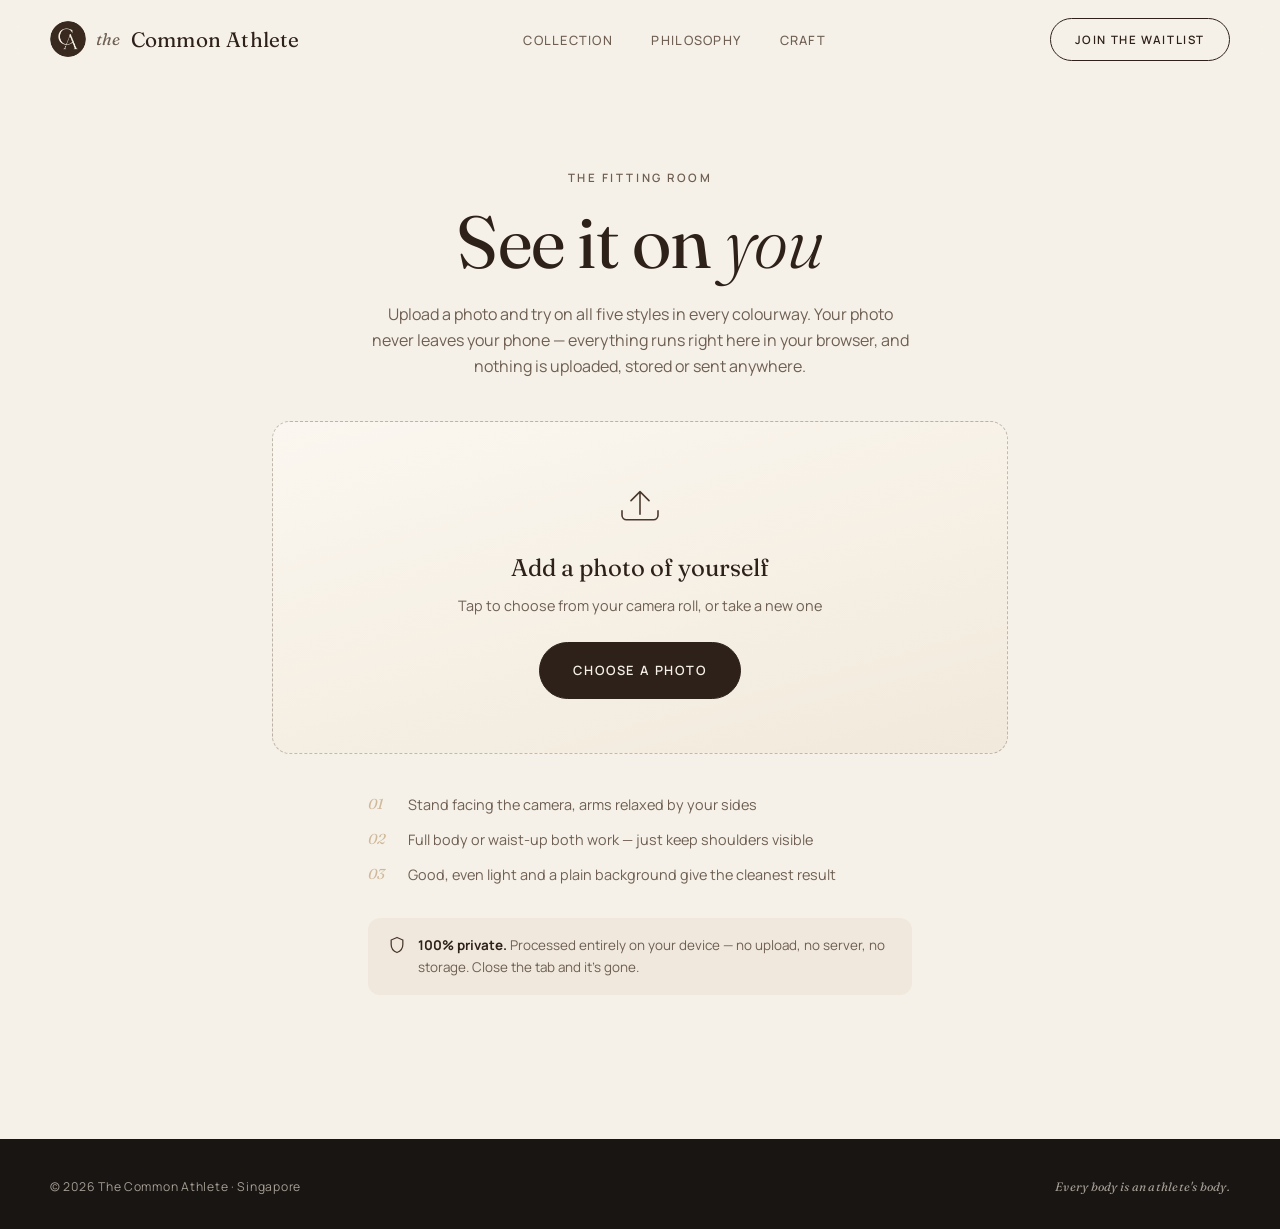
==== tryon.html @ b871d1a5 "Add The Fitting Room — on-device virtual try-on Upload a photo and try all five styles on in every c" ====
<!DOCTYPE html>
<html lang="en">
<head>
  <meta charset="UTF-8">
  <meta name="viewport" content="width=device-width, initial-scale=1.0">
  <title>The Fitting Room — Virtual Try-On · The Common Athlete</title>
  <meta name="description" content="Try The Common Athlete on, from wherever you are. Upload a photo and see every style and colourway on you — entirely on your device, never uploaded.">
  <meta property="og:title" content="The Fitting Room — The Common Athlete">
  <meta property="og:description" content="See every style and colourway on you. Runs entirely on your device.">
  <meta property="og:image" content="assets/logo.png">
  <link rel="preconnect" href="https://fonts.googleapis.com">
  <link rel="preconnect" href="https://fonts.gstatic.com" crossorigin>
  <link href="https://fonts.googleapis.com/css2?family=Fraunces:ital,opsz,wght@0,9..144,300;0,9..144,400;0,9..144,500;1,9..144,300;1,9..144,400&family=Manrope:wght@300;400;500;600;700&display=swap" rel="stylesheet">
  <link rel="stylesheet" href="css/style.css">
  <link rel="stylesheet" href="css/tryon.css">
  <link rel="icon" type="image/png" href="assets/favicon.png">
  <link rel="apple-touch-icon" href="assets/apple-touch-icon.png">
</head>
<body class="page-tryon">

  <header class="nav" id="nav">
    <nav class="nav__inner container">
      <a href="index.html" class="nav__brand" aria-label="The Common Athlete — home">
        <img src="assets/logo.png" alt="" class="nav__brand-logo" width="36" height="36">
        <span class="nav__brand-mark">the</span>
        <span class="nav__brand-name">Common&nbsp;Athlete</span>
      </a>
      <ul class="nav__links">
        <li><a href="index.html#collection">Collection</a></li>
        <li><a href="index.html#philosophy">Philosophy</a></li>
        <li><a href="index.html#craft">Craft</a></li>
      </ul>
      <a href="index.html#waitlist" class="btn btn--small">Join the waitlist</a>
      <button class="nav__toggle" id="navToggle" aria-label="Open menu" aria-expanded="false">
        <span></span><span></span>
      </button>
    </nav>
    <div class="nav__mobile" id="navMobile">
      <a href="index.html#collection">Collection</a>
      <a href="index.html#philosophy">Philosophy</a>
      <a href="index.html#craft">Craft</a>
      <a href="index.html#waitlist" class="nav__mobile-cta">Join the waitlist</a>
    </div>
  </header>

  <main class="fitting">

    <!-- ============ INTRO / UPLOAD ============ -->
    <section class="fit-intro" id="stageIntro">
      <div class="container fit-intro__inner">
        <p class="eyebrow">The Fitting Room</p>
        <h1 class="fit-intro__title">See it on <em>you</em></h1>
        <p class="fit-intro__lede">
          Upload a photo and try on all five styles in every colourway.
          Your photo never leaves your phone — everything runs right here
          in your browser, and nothing is uploaded, stored or sent anywhere.
        </p>

        <div class="uploader" id="dropZone">
          <input type="file" id="fileInput" accept="image/*" hidden>
          <div class="uploader__inner">
            <div class="uploader__icon" aria-hidden="true">
              <svg viewBox="0 0 48 48" fill="none" stroke="currentColor" stroke-width="1.4">
                <path d="M24 33V13m0 0-8 8m8-8 8 8" stroke-linecap="round" stroke-linejoin="round"/>
                <path d="M8 30v4a4 4 0 0 0 4 4h24a4 4 0 0 0 4-4v-4" stroke-linecap="round"/>
              </svg>
            </div>
            <p class="uploader__title">Add a photo of yourself</p>
            <p class="uploader__hint">Tap to choose from your camera roll, or take a new one</p>
            <button class="btn btn--dark" id="chooseBtn" type="button">Choose a photo</button>
          </div>
        </div>

        <ul class="fit-tips">
          <li><span>01</span> Stand facing the camera, arms relaxed by your sides</li>
          <li><span>02</span> Full body or waist-up both work — just keep shoulders visible</li>
          <li><span>03</span> Good, even light and a plain background give the cleanest result</li>
        </ul>

        <p class="fit-privacy">
          <svg viewBox="0 0 24 24" fill="none" stroke="currentColor" stroke-width="1.5" aria-hidden="true">
            <path d="M12 3l7 3v5.5c0 4.2-2.9 8.1-7 9.5-4.1-1.4-7-5.3-7-9.5V6l7-3z" stroke-linejoin="round"/>
          </svg>
          <span><strong>100% private.</strong> Processed entirely on your device — no upload, no server, no storage. Close the tab and it's gone.</span>
        </p>
      </div>
    </section>

    <!-- ============ LOADING ============ -->
    <section class="fit-loading" id="stageLoading" hidden>
      <div class="container fit-loading__inner">
        <div class="fit-spinner" aria-hidden="true"><span></span><span></span><span></span></div>
        <p class="fit-loading__msg" id="loadingMsg">Reading your photo…</p>
        <p class="fit-loading__sub">First time takes a few seconds while the fitting engine loads. After that it's instant.</p>
      </div>
    </section>

    <!-- ============ ERROR ============ -->
    <section class="fit-error" id="stageError" hidden>
      <div class="container fit-error__inner">
        <h2 id="errorTitle">We couldn't quite see you</h2>
        <p id="errorMsg">Try a photo where you're facing the camera with your shoulders visible.</p>
        <div class="fit-error__actions">
          <button class="btn btn--dark" id="retryBtn" type="button">Try another photo</button>
        </div>
      </div>
    </section>

    <!-- ============ STUDIO ============ -->
    <section class="studio" id="stageStudio" hidden>
      <div class="studio__grid container">

        <div class="studio__stage">
          <div class="studio__canvas-wrap" id="canvasWrap">
            <canvas id="stage"></canvas>
          </div>
          <div class="studio__stage-actions">
            <button class="chip-btn" id="changePhotoBtn" type="button">Change photo</button>
            <button class="chip-btn" id="saveBtn" type="button">Save look</button>
          </div>
          <p class="studio__note" id="stageNote"></p>
        </div>

        <div class="studio__panel">

          <div class="panel-block">
            <div class="panel-head">
              <h2>Colourway</h2>
              <span class="panel-head__hint">Applies to your whole look</span>
            </div>
            <div class="colour-row" id="colourRow" role="group" aria-label="Colourway">
              <button class="colour-pill is-active" data-colour="black" type="button">
                <span class="colour-pill__dot swatch--black"></span> Black
              </button>
              <button class="colour-pill" data-colour="sand" type="button">
                <span class="colour-pill__dot swatch--sand"></span> Sand
              </button>
              <button class="colour-pill" data-colour="espresso" type="button">
                <span class="colour-pill__dot swatch--espresso"></span> Espresso
              </button>
            </div>
          </div>

          <div class="panel-block">
            <div class="panel-head">
              <h2>The pieces</h2>
              <span class="panel-head__hint">Tap to wear · tap again to remove</span>
            </div>
            <div class="tray" id="tray"></div>
          </div>

          <div class="panel-block" id="adjustBlock" hidden>
            <div class="panel-head">
              <h2>Adjust <em id="adjustTarget">fit</em></h2>
              <button class="link-btn" id="resetAdjust" type="button">Reset</button>
            </div>
            <label class="slider">
              <span class="slider__label">Size</span>
              <input type="range" id="scaleRange" min="60" max="150" value="100" step="1">
            </label>
            <label class="slider">
              <span class="slider__label">Height</span>
              <input type="range" id="offsetRange" min="-40" max="40" value="0" step="1">
            </label>
            <label class="slider">
              <span class="slider__label">Across</span>
              <input type="range" id="shiftRange" min="-40" max="40" value="0" step="1">
            </label>
          </div>

          <div class="panel-block panel-block--summary">
            <div class="look-summary" id="lookSummary"></div>
            <a href="index.html#waitlist" class="btn btn--dark btn--full">Join the waitlist for this look</a>
            <p class="panel-fine">
              Try-on is a styling preview, not a fit guarantee — it shows colour
              and cut, not exact sizing. Sizes run XS–XL, graded for Asian fit.
            </p>
          </div>

        </div>
      </div>
    </section>

  </main>

  <footer class="footer footer--slim">
    <div class="container">
      <div class="footer__bottom">
        <span>© 2026 The Common Athlete · Singapore</span>
        <span>Every body is an athlete's body.</span>
      </div>
    </div>
  </footer>

  <script src="js/nav.js"></script>
  <script type="module" src="js/tryon.js"></script>
</body>
</html>
---- css/style.css ----
/* ==========================================================================
   The Common Athlete — quiet-luxury design system
   Palette drawn from the collection colourways: Black · Sand · Espresso
   ========================================================================== */

:root {
  /* colour */
  --cream:        #F6F1E8;
  --cream-deep:   #EFE7D9;
  --sand:         #CFB99A;
  --sand-soft:    #E4D6C0;
  --espresso:     #2E211A;
  --espresso-mid: #4A372B;
  --black:        #191512;
  --ink:          #2A211B;
  --ink-soft:     #6E5F52;
  --line:         rgba(46, 33, 26, 0.14);

  /* type */
  --serif: "Fraunces", Georgia, serif;
  --sans:  "Manrope", -apple-system, "Helvetica Neue", sans-serif;

  /* rhythm */
  --space-section: clamp(6rem, 12vw, 10rem);
  --radius: 2px;
  --radius-soft: 14px;

  --ease: cubic-bezier(0.22, 1, 0.36, 1);
}

/* ---------- reset ---------- */
*, *::before, *::after { box-sizing: border-box; margin: 0; padding: 0; }

html { scroll-behavior: smooth; }

body {
  font-family: var(--sans);
  font-weight: 400;
  font-size: 1rem;
  line-height: 1.65;
  color: var(--ink);
  background: var(--cream);
  -webkit-font-smoothing: antialiased;
  overflow-x: hidden;
}

img, svg { display: block; max-width: 100%; }
a { color: inherit; text-decoration: none; }
button { font: inherit; cursor: pointer; background: none; border: none; color: inherit; }
ul { list-style: none; }

::selection { background: var(--sand); color: var(--espresso); }

.visually-hidden {
  position: absolute; width: 1px; height: 1px;
  clip: rect(0 0 0 0); overflow: hidden; white-space: nowrap;
}

.container {
  width: min(1180px, calc(100% - 3rem));
  margin-inline: auto;
}

/* ---------- typography ---------- */
h1, h2, h3 { font-family: var(--serif); font-weight: 400; line-height: 1.08; letter-spacing: -0.01em; }

h2 {
  font-size: clamp(2.2rem, 4.6vw, 3.6rem);
  color: var(--espresso);
}
h2 em, h1 em { font-style: italic; font-weight: 300; }

.eyebrow {
  font-family: var(--sans);
  font-size: 0.72rem;
  font-weight: 600;
  letter-spacing: 0.22em;
  text-transform: uppercase;
  color: var(--ink-soft);
  margin-bottom: 1.4rem;
}
.eyebrow--light { color: var(--sand); }

/* ---------- buttons ---------- */
.btn {
  display: inline-block;
  font-size: 0.8rem;
  font-weight: 600;
  letter-spacing: 0.14em;
  text-transform: uppercase;
  padding: 1.05rem 2.1rem;
  border-radius: 999px;
  border: 1px solid var(--espresso);
  color: var(--espresso);
  transition: all 0.45s var(--ease);
  white-space: nowrap;
}
.btn:hover { transform: translateY(-2px); }

.btn--dark {
  background: var(--espresso);
  color: var(--cream);
}
.btn--dark:hover { background: var(--black); box-shadow: 0 14px 30px -12px rgba(25, 21, 18, 0.5); }

.btn--ghost:hover { background: rgba(46, 33, 26, 0.06); }

.btn--light {
  border-color: rgba(246, 241, 232, 0.4);
  color: var(--cream);
}
.btn--light:hover { background: var(--cream); color: var(--espresso); }

.btn--sand {
  background: var(--sand);
  border-color: var(--sand);
  color: var(--espresso);
}
.btn--sand:hover { background: var(--cream); border-color: var(--cream); }

.btn--small { padding: 0.7rem 1.5rem; font-size: 0.72rem; }

/* ---------- announcement ---------- */
.announce {
  background: var(--espresso);
  color: var(--cream-deep);
  text-align: center;
  font-size: 0.74rem;
  letter-spacing: 0.12em;
  text-transform: uppercase;
  padding: 0.65rem 1rem;
}
.announce em { font-style: italic; text-transform: none; letter-spacing: 0.04em; font-family: var(--serif); font-size: 0.9rem; }

/* ---------- nav ---------- */
.nav {
  position: sticky;
  top: 0;
  z-index: 100;
  background: rgba(246, 241, 232, 0.86);
  backdrop-filter: blur(14px);
  -webkit-backdrop-filter: blur(14px);
  border-bottom: 1px solid transparent;
  transition: border-color 0.4s var(--ease), box-shadow 0.4s var(--ease);
}
.nav.is-scrolled {
  border-bottom-color: var(--line);
}

.nav__inner {
  display: flex;
  align-items: center;
  justify-content: space-between;
  gap: 2rem;
  padding-block: 1.1rem;
}

.nav__brand { display: flex; align-items: center; gap: 0.65rem; }
.nav__brand-logo {
  width: 36px; height: 36px;
  border-radius: 50%;
  transition: transform 0.5s var(--ease);
}
.nav__brand:hover .nav__brand-logo { transform: rotate(-8deg) scale(1.06); }
.nav__brand-mark, .nav__brand-name { position: relative; top: 1px; }
.nav__brand-mark {
  font-family: var(--serif);
  font-style: italic;
  font-size: 1.05rem;
  color: var(--ink-soft);
}
.nav__brand-name {
  font-family: var(--serif);
  font-size: 1.3rem;
  letter-spacing: 0.01em;
  color: var(--espresso);
}

.nav__links { display: flex; gap: 2.4rem; }
.nav__links a {
  font-size: 0.8rem;
  font-weight: 500;
  letter-spacing: 0.1em;
  text-transform: uppercase;
  color: var(--ink-soft);
  transition: color 0.3s var(--ease);
  position: relative;
}
.nav__links a::after {
  content: "";
  position: absolute;
  left: 0; bottom: -6px;
  width: 100%; height: 1px;
  background: var(--espresso);
  transform: scaleX(0);
  transform-origin: right;
  transition: transform 0.4s var(--ease);
}
.nav__links a:hover { color: var(--espresso); }
.nav__links-feature {
  color: var(--espresso) !important;
  font-weight: 700 !important;
}
.nav__links-feature::before {
  content: "";
  display: inline-block;
  width: 5px; height: 5px;
  border-radius: 50%;
  background: var(--sand);
  margin-right: 0.45rem;
  vertical-align: 2px;
}
.nav__links a:hover::after { transform: scaleX(1); transform-origin: left; }

.nav__toggle { display: none; flex-direction: column; gap: 6px; padding: 6px; }
.nav__toggle span { width: 24px; height: 1.5px; background: var(--espresso); transition: transform 0.35s var(--ease), opacity 0.3s; }

.nav__mobile {
  display: none;
  flex-direction: column;
  gap: 0.4rem;
  padding: 0.8rem 1.5rem 1.6rem;
  border-bottom: 1px solid var(--line);
}
.nav__mobile a {
  font-size: 0.9rem;
  letter-spacing: 0.1em;
  text-transform: uppercase;
  padding: 0.55rem 0;
  color: var(--ink-soft);
}
.nav__mobile-cta { color: var(--espresso) !important; font-weight: 700; }

/* ---------- hero ---------- */
.hero {
  position: relative;
  padding: clamp(4rem, 9vw, 8rem) 0 clamp(5rem, 10vw, 8rem);
  overflow: hidden;
}
.hero::before {
  /* soft sand glow, top right */
  content: "";
  position: absolute;
  top: -20%; right: -12%;
  width: 55vw; height: 55vw;
  max-width: 760px; max-height: 760px;
  background: radial-gradient(circle, rgba(207, 185, 154, 0.35), transparent 65%);
  pointer-events: none;
}

.hero__grid {
  position: relative;
  display: grid;
  grid-template-columns: 1.1fr 0.9fr;
  gap: clamp(2rem, 6vw, 6rem);
  align-items: center;
}

.hero__title {
  font-size: clamp(3rem, 7.4vw, 5.8rem);
  color: var(--espresso);
  margin-bottom: 1.8rem;
}

.hero__lede {
  font-size: clamp(1.02rem, 1.4vw, 1.16rem);
  color: var(--ink-soft);
  max-width: 34rem;
  margin-bottom: 2.4rem;
}

.hero__actions { display: flex; flex-wrap: wrap; gap: 1rem; margin-bottom: 3rem; }

.hero__colways {
  display: flex;
  align-items: center;
  gap: 0.6rem;
  font-size: 0.78rem;
  color: var(--ink-soft);
}
.hero__colways-label { letter-spacing: 0.16em; text-transform: uppercase; font-weight: 600; margin-right: 0.4rem; }
.hero__colways-names { margin-left: 0.4rem; font-family: var(--serif); font-style: italic; font-size: 0.9rem; }

/* swatches (shared) */
.swatch {
  width: 20px; height: 20px;
  border-radius: 50%;
  display: inline-block;
  border: 1px solid rgba(46, 33, 26, 0.25);
  transition: transform 0.3s var(--ease), box-shadow 0.3s var(--ease);
}
.swatch--black    { background: #1C1917; }
.swatch--sand     { background: #CDB59A; }
.swatch--espresso { background: #4A342A; }

/* hero visual — layered product cards */
.hero__visual {
  position: relative;
  min-height: 460px;
}
.hero__card {
  position: absolute;
  width: 62%;
  aspect-ratio: 3 / 3.6;
  background: #FDFBF7;
  border: 1px solid var(--line);
  border-radius: var(--radius-soft);
  box-shadow: 0 30px 60px -30px rgba(46, 33, 26, 0.35);
  display: flex;
  flex-direction: column;
  align-items: center;
  justify-content: center;
  padding: 1.4rem;
}
.hero__card svg { width: 72%; }
.hero__card-shot {
  width: auto;
  max-width: 78%;
  max-height: 74%;
  object-fit: contain;
  filter: drop-shadow(0 16px 24px rgba(46, 33, 26, 0.2));
}
.hero__card-label {
  font-size: 0.7rem;
  letter-spacing: 0.2em;
  text-transform: uppercase;
  color: var(--ink-soft);
  margin-top: 0.6rem;
}
.hero__card--a {
  top: 0; left: 0;
  transform: rotate(-4deg);
  animation: floatA 7s ease-in-out infinite;
}
.hero__card--b {
  bottom: 0; right: 0;
  transform: rotate(3.5deg);
  background: var(--cream-deep);
  animation: floatB 8s ease-in-out infinite;
}
@keyframes floatA {
  0%, 100% { transform: rotate(-4deg) translateY(0); }
  50%      { transform: rotate(-4.5deg) translateY(-10px); }
}
@keyframes floatB {
  0%, 100% { transform: rotate(3.5deg) translateY(0); }
  50%      { transform: rotate(4deg) translateY(-14px); }
}

.hero__ticket {
  position: absolute;
  top: 46%; right: 6%;
  background: var(--espresso);
  color: var(--cream);
  border-radius: 999px;
  padding: 1.1rem 1.6rem;
  text-align: center;
  transform: rotate(6deg);
  box-shadow: 0 20px 40px -18px rgba(25, 21, 18, 0.55);
  z-index: 2;
}
.hero__ticket-price {
  display: block;
  font-family: var(--serif);
  font-size: 1.5rem;
  line-height: 1;
}
.hero__ticket-note {
  display: block;
  font-size: 0.62rem;
  letter-spacing: 0.14em;
  text-transform: uppercase;
  opacity: 0.75;
  margin-top: 0.35rem;
}

.hero__scrollhint {
  position: absolute;
  bottom: 1.6rem; left: 50%;
  transform: translateX(-50%);
}
.hero__scrollhint span {
  display: block;
  width: 1px; height: 44px;
  background: linear-gradient(var(--espresso), transparent);
  animation: drip 2.2s var(--ease) infinite;
}
@keyframes drip {
  0%   { transform: scaleY(0); transform-origin: top; }
  45%  { transform: scaleY(1); transform-origin: top; }
  55%  { transform: scaleY(1); transform-origin: bottom; }
  100% { transform: scaleY(0); transform-origin: bottom; }
}

/* garment SVGs */
.garment .g-fill   { fill: #1C1917; transition: fill 0.5s var(--ease); }
.garment .g-liner  { fill: #1C1917; opacity: 0.55; transition: fill 0.5s var(--ease); }
.garment .g-detail { stroke: var(--cream); stroke-width: 1.4; opacity: 0.5; }
.garment[data-tone="sand"] .g-fill,
.garment[data-tone="sand"] .g-liner { fill: #CDB59A; }
.garment[data-tone="sand"] .g-detail { stroke: #8a7358; }
.garment[data-tone="espresso"] .g-fill,
.garment[data-tone="espresso"] .g-liner { fill: #4A342A; }

/* ---------- marquee ---------- */
.marquee {
  border-block: 1px solid var(--line);
  overflow: hidden;
  padding-block: 1.05rem;
  background: var(--cream);
}
.marquee__track {
  display: flex;
  gap: 2.4rem;
  width: max-content;
  animation: scroll 30s linear infinite;
}
.marquee__track span {
  font-family: var(--serif);
  font-style: italic;
  font-size: 1.05rem;
  color: var(--espresso-mid);
  white-space: nowrap;
}
.marquee__track i { color: var(--sand); font-style: normal; }
@keyframes scroll {
  to { transform: translateX(-50%); }
}

/* ---------- philosophy ---------- */
.philosophy { padding-block: var(--space-section); }

.philosophy__grid {
  display: grid;
  grid-template-columns: 1fr 1fr;
  column-gap: clamp(2rem, 6vw, 6rem);
}
.philosophy__grid .eyebrow { grid-column: 1 / -1; }

.philosophy__statement {
  font-size: clamp(2.4rem, 5vw, 4rem);
  max-width: 12em;
}

.philosophy__body p { color: var(--ink-soft); margin-bottom: 1.3rem; max-width: 34rem; }
.philosophy__mission {
  color: var(--ink) !important;
  border-left: 2px solid var(--sand);
  padding-left: 1.3rem;
  font-size: 1.02rem;
}

.philosophy__stats {
  grid-column: 1 / -1;
  display: grid;
  grid-template-columns: repeat(3, 1fr);
  gap: 2rem;
  margin-top: 4.5rem;
  padding-top: 3rem;
  border-top: 1px solid var(--line);
}
.stat__num {
  display: block;
  font-family: var(--serif);
  font-size: clamp(2.4rem, 4vw, 3.4rem);
  color: var(--espresso);
  line-height: 1;
  margin-bottom: 0.7rem;
}
.stat__num small { font-size: 0.45em; font-style: italic; }
.stat__label { font-size: 0.85rem; color: var(--ink-soft); max-width: 16rem; display: block; }

/* ---------- collection ---------- */
.collection {
  padding-block: var(--space-section);
  background: var(--cream-deep);
}

.collection__head { max-width: 44rem; margin-bottom: 4rem; }
.collection__sub { color: var(--ink-soft); margin-top: 1.4rem; max-width: 36rem; }

.collection__grid {
  display: grid;
  grid-template-columns: repeat(2, 1fr);
  gap: clamp(1.4rem, 3vw, 2.6rem);
}

.product {
  background: #FBF8F2;
  border: 1px solid var(--line);
  border-radius: var(--radius-soft);
  overflow: hidden;
  transition: transform 0.5s var(--ease), box-shadow 0.5s var(--ease);
}
.product:hover {
  transform: translateY(-6px);
  box-shadow: 0 34px 60px -30px rgba(46, 33, 26, 0.3);
}

.product__media {
  position: relative;
  display: flex;
  align-items: center;
  justify-content: center;
  aspect-ratio: 4 / 3.4;
  background: linear-gradient(160deg, #F3EDE1, #E9DFCE);
  transition: background 0.6s var(--ease);
}
.product__media svg {
  width: 46%;
  transition: transform 0.6s var(--ease);
}
.product:hover .product__media svg { transform: scale(1.05) translateY(-4px); }

.product__shot {
  width: auto;
  max-width: 62%;
  max-height: 76%;
  object-fit: contain;
  filter: drop-shadow(0 18px 26px rgba(46, 33, 26, 0.18));
  transition: transform 0.6s var(--ease);
}
.product:hover .product__shot { transform: scale(1.05) translateY(-4px); }

.product__tag {
  position: absolute;
  top: 1.1rem; left: 1.1rem;
  font-size: 0.62rem;
  font-weight: 700;
  letter-spacing: 0.18em;
  text-transform: uppercase;
  color: var(--espresso);
  background: rgba(246, 241, 232, 0.85);
  border: 1px solid var(--line);
  border-radius: 999px;
  padding: 0.35rem 0.8rem;
}

.product__info { padding: 1.6rem 1.7rem 1.8rem; }

.product__row {
  display: flex;
  justify-content: space-between;
  align-items: baseline;
  gap: 1rem;
  margin-bottom: 0.7rem;
}
.product__row h3 { font-size: 1.35rem; color: var(--espresso); }
.product__price {
  font-family: var(--serif);
  font-size: 1.25rem;
  color: var(--espresso);
  white-space: nowrap;
}

.product__desc { font-size: 0.92rem; color: var(--ink-soft); margin-bottom: 1.4rem; }

.product__meta {
  display: flex;
  justify-content: space-between;
  align-items: center;
}
.product__swatches { display: flex; gap: 0.55rem; }
.product__swatches .swatch { width: 22px; height: 22px; }
.product__swatches .swatch:hover { transform: scale(1.15); }
.product__swatches .swatch.is-active {
  box-shadow: 0 0 0 2px var(--cream), 0 0 0 3.5px var(--espresso);
}
.product__sizes {
  font-size: 0.72rem;
  letter-spacing: 0.16em;
  text-transform: uppercase;
  color: var(--ink-soft);
}

.collection__note {
  margin-top: 3rem;
  text-align: center;
  font-family: var(--serif);
  font-style: italic;
  font-size: 1.05rem;
  color: var(--ink-soft);
}
.collection__note a { text-decoration: underline; text-underline-offset: 4px; color: var(--espresso); }

/* ---------- colourways ---------- */
.colourways { padding-block: var(--space-section); }

.colourways__head { text-align: center; max-width: 40rem; margin: 0 auto 3.6rem; }
.colourways__sub { color: var(--ink-soft); margin-top: 1.2rem; }

.colourways__grid {
  display: grid;
  grid-template-columns: repeat(3, 1fr);
  gap: 1.4rem;
}
.colourway {
  border-radius: var(--radius-soft);
  aspect-ratio: 3 / 3.8;
  padding: 1.8rem;
  display: flex;
  flex-direction: column;
  justify-content: flex-end;
  transition: transform 0.5s var(--ease), box-shadow 0.5s var(--ease);
}
.colourway:hover { transform: translateY(-6px); box-shadow: 0 34px 60px -30px rgba(25, 21, 18, 0.45); }

.colourway--black    { background: linear-gradient(165deg, #26211D, #14110F); color: #EFE7D9; }
.colourway--sand     { background: linear-gradient(165deg, #DBC7AB, #C3A986); color: #3B2A21; }
.colourway--espresso { background: linear-gradient(165deg, #553D30, #33241C); color: #EFE7D9; }

.colourway__name {
  font-family: var(--serif);
  font-size: 2rem;
  margin-bottom: 0.5rem;
}
.colourway__note { font-size: 0.85rem; opacity: 0.75; max-width: 15rem; }

/* ---------- craft ---------- */
.craft {
  background: var(--espresso);
  color: var(--cream-deep);
  padding-block: var(--space-section);
}

.craft__grid {
  display: grid;
  grid-template-columns: 0.9fr 1.1fr;
  gap: clamp(3rem, 7vw, 7rem);
  align-items: start;
}

.craft__intro { position: sticky; top: 7rem; }
.craft__intro h2 { color: var(--cream); margin-bottom: 1.6rem; }
.craft__intro p { color: rgba(239, 231, 217, 0.7); max-width: 26rem; margin-bottom: 2.2rem; }

.craft__item {
  display: flex;
  gap: 1.8rem;
  padding-block: 2.2rem;
  border-bottom: 1px solid rgba(239, 231, 217, 0.14);
}
.craft__item:first-child { padding-top: 0.4rem; }
.craft__num {
  font-family: var(--serif);
  font-style: italic;
  font-size: 1.1rem;
  color: var(--sand);
  min-width: 2.2rem;
  padding-top: 0.2rem;
}
.craft__item h3 { font-size: 1.35rem; color: var(--cream); margin-bottom: 0.55rem; }
.craft__item p { font-size: 0.92rem; color: rgba(239, 231, 217, 0.65); max-width: 30rem; }

/* ---------- honest pricing ---------- */
.honest { padding-block: var(--space-section); }

.honest__head { text-align: center; max-width: 42rem; margin: 0 auto 3.6rem; }
.honest__sub { color: var(--ink-soft); margin-top: 1.2rem; }

.honest__bars { max-width: 46rem; margin-inline: auto; display: grid; gap: 1.8rem; }

.hbar__row {
  display: flex;
  justify-content: space-between;
  align-items: baseline;
  margin-bottom: 0.55rem;
}
.hbar__label { font-size: 0.82rem; letter-spacing: 0.1em; text-transform: uppercase; color: var(--ink-soft); font-weight: 600; }
.hbar__val { font-family: var(--serif); font-size: 1.2rem; color: var(--ink-soft); }
.hbar__val--us { color: var(--espresso); font-size: 1.45rem; }

.hbar__track {
  height: 14px;
  border-radius: 999px;
  background: rgba(46, 33, 26, 0.07);
  overflow: hidden;
}
.hbar__fill {
  height: 100%;
  width: var(--w);
  border-radius: inherit;
  transform: scaleX(0);
  transform-origin: left;
  transition: transform 1.4s var(--ease) 0.2s;
}
.hbar__fill--them { background: rgba(46, 33, 26, 0.25); }
.hbar__fill--us   { background: linear-gradient(90deg, var(--sand), var(--espresso-mid)); transition-delay: 0.45s; }
.is-visible .hbar__fill { transform: scaleX(1); }

.honest__foot {
  text-align: center;
  font-family: var(--serif);
  font-style: italic;
  color: var(--ink-soft);
  margin-top: 1.4rem;
}

/* ---------- singapore ---------- */
.sg {
  background: var(--cream-deep);
  padding-block: var(--space-section);
}
.sg__grid {
  display: grid;
  grid-template-columns: 1.1fr 0.9fr;
  gap: clamp(3rem, 7vw, 7rem);
  align-items: center;
}
.sg__copy h2 { margin-bottom: 1.4rem; }
.sg__copy > p { color: var(--ink-soft); max-width: 30rem; margin-bottom: 2.6rem; }

.sg__list { display: grid; gap: 1.9rem; }
.sg__list h3 { font-size: 1.25rem; color: var(--espresso); margin-bottom: 0.4rem; }
.sg__list p { font-size: 0.92rem; color: var(--ink-soft); max-width: 30rem; }

.sg__card {
  background: var(--espresso);
  color: var(--cream-deep);
  border-radius: var(--radius-soft);
  padding: clamp(2rem, 4vw, 3.2rem);
  box-shadow: 0 40px 80px -40px rgba(25, 21, 18, 0.5);
  transform: rotate(1.5deg);
}
.sg__big {
  display: block;
  font-family: var(--serif);
  font-size: clamp(2.4rem, 4.4vw, 3.4rem);
  line-height: 1.05;
}
.sg__small {
  display: block;
  font-size: 0.78rem;
  letter-spacing: 0.14em;
  text-transform: uppercase;
  opacity: 0.6;
  margin-top: 0.8rem;
}
.sg__divider { height: 1px; background: rgba(239, 231, 217, 0.18); margin-block: 2rem; }
.sg__facts { display: grid; gap: 1.2rem; }
.sg__facts div { display: flex; align-items: baseline; gap: 1rem; }
.sg__facts strong { font-family: var(--serif); font-weight: 400; font-size: 1.6rem; min-width: 4.2rem; }
.sg__facts span { font-size: 0.82rem; opacity: 0.65; }

/* ---------- waitlist ---------- */
.waitlist {
  background: linear-gradient(170deg, var(--espresso) 0%, var(--black) 100%);
  color: var(--cream-deep);
  padding-block: var(--space-section);
}
.waitlist__inner { text-align: center; max-width: 44rem; }
.waitlist__logo {
  width: 72px; height: 72px;
  border-radius: 50%;
  margin: 0 auto 1.8rem;
  box-shadow: 0 0 0 1px rgba(207, 185, 154, 0.45), 0 0 0 7px rgba(207, 185, 154, 0.12);
}
.waitlist h2 { color: var(--cream); }
.waitlist__sub { color: rgba(239, 231, 217, 0.7); margin: 1.4rem auto 2.6rem; max-width: 34rem; }

.waitlist__form {
  display: flex;
  gap: 0.8rem;
  justify-content: center;
  max-width: 32rem;
  margin-inline: auto;
}
.waitlist__form input {
  flex: 1;
  font: inherit;
  font-size: 0.95rem;
  color: var(--cream);
  background: rgba(239, 231, 217, 0.08);
  border: 1px solid rgba(239, 231, 217, 0.3);
  border-radius: 999px;
  padding: 1.05rem 1.6rem;
  outline: none;
  transition: border-color 0.3s var(--ease), background 0.3s var(--ease);
}
.waitlist__form input::placeholder { color: rgba(239, 231, 217, 0.45); }
.waitlist__form input:focus { border-color: var(--sand); background: rgba(239, 231, 217, 0.12); }

.waitlist__success {
  font-family: var(--serif);
  font-style: italic;
  font-size: 1.25rem;
  color: var(--sand);
  margin-top: 1.6rem;
}
.waitlist__fine {
  font-size: 0.76rem;
  color: rgba(239, 231, 217, 0.45);
  margin-top: 1.6rem;
}

/* ---------- footer ---------- */
.footer {
  background: var(--black);
  color: rgba(239, 231, 217, 0.65);
  padding: 5rem 0 2.4rem;
}
.footer__logo {
  width: 60px; height: 60px;
  border-radius: 50%;
  margin-bottom: 1.6rem;
  box-shadow: 0 0 0 1px rgba(207, 185, 154, 0.35);
}
.footer__word {
  font-family: var(--serif);
  font-size: clamp(2.6rem, 7vw, 5.4rem);
  color: var(--cream);
  line-height: 1;
  margin-bottom: 3.6rem;
}
.footer__word em { color: var(--sand); }

.footer__grid {
  display: grid;
  grid-template-columns: 2fr 1fr 1fr;
  gap: 2.5rem;
  padding-block: 2.6rem;
  border-top: 1px solid rgba(239, 231, 217, 0.12);
}
.footer__col h4 {
  font-size: 0.72rem;
  font-weight: 700;
  letter-spacing: 0.2em;
  text-transform: uppercase;
  color: rgba(239, 231, 217, 0.4);
  margin-bottom: 1rem;
}
.footer__col a {
  display: block;
  font-size: 0.9rem;
  padding-block: 0.28rem;
  transition: color 0.3s var(--ease);
}
.footer__col a:hover { color: var(--sand); }
.footer__col--about p { font-size: 0.95rem; max-width: 22rem; }

.footer__bottom {
  display: flex;
  justify-content: space-between;
  flex-wrap: wrap;
  gap: 0.8rem;
  padding-top: 2.2rem;
  border-top: 1px solid rgba(239, 231, 217, 0.12);
  font-size: 0.76rem;
  letter-spacing: 0.06em;
}
.footer__bottom span:last-child { font-family: var(--serif); font-style: italic; letter-spacing: 0.02em; }

/* ---------- reveal animations ---------- */
.reveal, .reveal-late {
  opacity: 0;
  transform: translateY(28px);
  transition: opacity 0.9s var(--ease), transform 0.9s var(--ease);
}
.reveal-late { transition-delay: 0.25s; }
.reveal.is-visible, .reveal-late.is-visible {
  opacity: 1;
  transform: translateY(0);
}

@media (prefers-reduced-motion: reduce) {
  html { scroll-behavior: auto; }
  .reveal, .reveal-late { opacity: 1; transform: none; transition: none; }
  .marquee__track, .hero__card--a, .hero__card--b, .hero__scrollhint span { animation: none; }
  .hbar__fill { transform: scaleX(1); transition: none; }
}

/* ---------- responsive ---------- */
@media (max-width: 960px) {
  .hero__grid { grid-template-columns: 1fr; }
  .hero__visual { min-height: 420px; max-width: 480px; }
  .philosophy__grid { grid-template-columns: 1fr; row-gap: 1.6rem; }
  .philosophy__stats { grid-template-columns: 1fr; gap: 2.4rem; }
  .craft__grid { grid-template-columns: 1fr; }
  .craft__intro { position: static; }
  .sg__grid { grid-template-columns: 1fr; }
  .sg__card { transform: none; max-width: 480px; }
  .colourways__grid { grid-template-columns: 1fr; }
  .colourway { aspect-ratio: 3 / 1.6; }
  .footer__grid { grid-template-columns: 1fr; }
}

@media (max-width: 720px) {
  .nav__links, .nav .btn--small { display: none; }
  .nav__toggle { display: flex; }
  .nav__mobile.is-open { display: flex; }
  .nav__toggle.is-open span:first-child { transform: translateY(3.75px) rotate(45deg); }
  .nav__toggle.is-open span:last-child { transform: translateY(-3.75px) rotate(-45deg); }

  .collection__grid { grid-template-columns: 1fr; }
  .waitlist__form { flex-direction: column; }
  .waitlist__form .btn { width: 100%; }
  .announce { font-size: 0.62rem; }
  .footer__bottom { flex-direction: column; }
}
---- css/tryon.css ----
/* ==========================================================================
   The Common Athlete — The Fitting Room
   ========================================================================== */

.page-tryon { background: var(--cream); }

.fitting { min-height: 70vh; padding-bottom: 5rem; }

/* ------------------------------------------------------------- intro --- */
.fit-intro { padding: clamp(3rem, 7vw, 5.5rem) 0 4rem; }
.fit-intro__inner { max-width: 46rem; margin-inline: auto; text-align: center; }
.fit-intro .eyebrow { margin-bottom: 1rem; }

.fit-intro__title {
  font-family: var(--serif);
  font-weight: 400;
  font-size: clamp(2.6rem, 6.5vw, 4.6rem);
  line-height: 1.05;
  color: var(--espresso);
  margin-bottom: 1.3rem;
}
.fit-intro__title em { font-style: italic; font-weight: 300; }

.fit-intro__lede {
  color: var(--ink-soft);
  max-width: 34rem;
  margin: 0 auto 2.6rem;
}

/* uploader */
.uploader {
  border: 1.5px dashed rgba(46, 33, 26, 0.28);
  border-radius: 18px;
  background: linear-gradient(165deg, #FBF7F0, #F1E9DB);
  padding: clamp(2.2rem, 5vw, 3.4rem) 1.5rem;
  cursor: pointer;
  transition: border-color 0.35s var(--ease), background 0.35s var(--ease), transform 0.35s var(--ease);
}
.uploader:hover, .uploader.is-over {
  border-color: var(--espresso);
  transform: translateY(-2px);
}
.uploader__icon {
  width: 54px; height: 54px;
  margin: 0 auto 1.1rem;
  color: var(--espresso-mid);
}
.uploader__icon svg { width: 100%; height: 100%; }
.uploader__title {
  font-family: var(--serif);
  font-size: 1.5rem;
  color: var(--espresso);
  margin-bottom: 0.4rem;
}
.uploader__hint { font-size: 0.9rem; color: var(--ink-soft); margin-bottom: 1.5rem; }

/* tips */
.fit-tips {
  display: grid;
  gap: 0.7rem;
  margin: 2.4rem auto 2rem;
  max-width: 34rem;
  text-align: left;
}
.fit-tips li {
  display: flex;
  gap: 0.9rem;
  font-size: 0.9rem;
  color: var(--ink-soft);
}
.fit-tips span {
  font-family: var(--serif);
  font-style: italic;
  color: var(--sand);
  min-width: 1.6rem;
}

.fit-privacy {
  display: flex;
  align-items: flex-start;
  gap: 0.7rem;
  max-width: 34rem;
  margin-inline: auto;
  padding: 1rem 1.2rem;
  border-radius: 12px;
  background: rgba(207, 185, 154, 0.16);
  font-size: 0.84rem;
  color: var(--ink-soft);
  text-align: left;
}
.fit-privacy svg { width: 20px; height: 20px; flex: none; color: var(--espresso-mid); margin-top: 1px; }
.fit-privacy strong { color: var(--espresso); }

/* ----------------------------------------------------------- loading --- */
.fit-loading { padding: clamp(5rem, 14vw, 9rem) 0; }
.fit-loading__inner { text-align: center; max-width: 30rem; margin-inline: auto; }
.fit-spinner { display: flex; gap: 0.5rem; justify-content: center; margin-bottom: 1.8rem; }
.fit-spinner span {
  width: 9px; height: 9px;
  border-radius: 50%;
  background: var(--sand);
  animation: fitPulse 1.2s var(--ease) infinite;
}
.fit-spinner span:nth-child(2) { animation-delay: 0.15s; }
.fit-spinner span:nth-child(3) { animation-delay: 0.3s; }
@keyframes fitPulse {
  0%, 100% { opacity: 0.25; transform: translateY(0); }
  50%      { opacity: 1;    transform: translateY(-6px); }
}
.fit-loading__msg {
  font-family: var(--serif);
  font-size: 1.4rem;
  color: var(--espresso);
  margin-bottom: 0.6rem;
}
.fit-loading__sub { font-size: 0.86rem; color: var(--ink-soft); }

/* ------------------------------------------------------------- error --- */
.fit-error { padding: clamp(4rem, 11vw, 7rem) 0; }
.fit-error__inner { text-align: center; max-width: 32rem; margin-inline: auto; }
.fit-error__inner h2 { font-size: clamp(1.8rem, 4vw, 2.6rem); margin-bottom: 0.9rem; }
.fit-error__inner p { color: var(--ink-soft); margin-bottom: 2rem; }

/* ------------------------------------------------------------ studio --- */
.studio { padding-top: 2.2rem; }
.studio__grid {
  display: grid;
  grid-template-columns: minmax(0, 1.05fr) minmax(0, 0.95fr);
  gap: clamp(1.6rem, 4vw, 3.4rem);
  align-items: start;
}

.studio__canvas-wrap {
  position: relative;
  border-radius: 16px;
  overflow: hidden;
  background: linear-gradient(165deg, #F2EBDF, #E6DACA);
  box-shadow: 0 30px 60px -34px rgba(46, 33, 26, 0.4);
  touch-action: pan-y;
}
.studio__canvas-wrap canvas {
  display: block;
  width: 100%;
  height: auto;
  max-height: 72vh;
  object-fit: contain;
  margin-inline: auto;
}

.studio__stage-actions {
  display: flex;
  gap: 0.6rem;
  justify-content: center;
  margin-top: 1rem;
}
.chip-btn {
  font-size: 0.74rem;
  font-weight: 600;
  letter-spacing: 0.13em;
  text-transform: uppercase;
  padding: 0.65rem 1.3rem;
  border-radius: 999px;
  border: 1px solid var(--line);
  color: var(--espresso);
  background: #FBF8F2;
  transition: all 0.3s var(--ease);
}
.chip-btn:hover { border-color: var(--espresso); transform: translateY(-1px); }

.studio__note {
  margin-top: 0.9rem;
  text-align: center;
  font-size: 0.82rem;
  color: var(--ink-soft);
  font-style: italic;
}

/* panel */
.studio__panel { display: grid; gap: 1.6rem; }

.panel-block {
  background: #FBF8F2;
  border: 1px solid var(--line);
  border-radius: 14px;
  padding: 1.3rem 1.4rem 1.5rem;
}
.panel-head {
  display: flex;
  align-items: baseline;
  justify-content: space-between;
  gap: 1rem;
  margin-bottom: 1.1rem;
}
.panel-head h2 {
  font-family: var(--serif);
  font-size: 1.2rem;
  font-weight: 400;
  color: var(--espresso);
}
.panel-head h2 em { font-style: italic; color: var(--ink-soft); }
.panel-head__hint { font-size: 0.72rem; color: var(--ink-soft); letter-spacing: 0.04em; }

.link-btn {
  font-size: 0.72rem;
  letter-spacing: 0.12em;
  text-transform: uppercase;
  color: var(--ink-soft);
  border-bottom: 1px solid currentColor;
  padding-bottom: 1px;
}
.link-btn:hover { color: var(--espresso); }

/* colour pills */
.colour-row { display: flex; gap: 0.5rem; flex-wrap: wrap; }
.colour-pill {
  display: inline-flex;
  align-items: center;
  gap: 0.5rem;
  padding: 0.55rem 1rem 0.55rem 0.6rem;
  border-radius: 999px;
  border: 1px solid var(--line);
  font-size: 0.8rem;
  color: var(--ink-soft);
  transition: all 0.3s var(--ease);
}
.colour-pill__dot {
  width: 18px; height: 18px;
  border-radius: 50%;
  border: 1px solid rgba(46, 33, 26, 0.22);
}
.colour-pill:hover { border-color: var(--espresso-mid); }
.colour-pill.is-active {
  border-color: var(--espresso);
  color: var(--espresso);
  background: rgba(207, 185, 154, 0.2);
  font-weight: 600;
}

/* garment tray */
.tray {
  display: grid;
  grid-template-columns: repeat(auto-fill, minmax(96px, 1fr));
  gap: 0.6rem;
}
.tray__item {
  display: flex;
  flex-direction: column;
  align-items: center;
  gap: 0.35rem;
  padding: 0.7rem 0.4rem 0.6rem;
  border-radius: 12px;
  border: 1px solid var(--line);
  background: var(--cream);
  transition: all 0.3s var(--ease);
}
.tray__item:hover:not(:disabled) { transform: translateY(-2px); border-color: var(--espresso-mid); }
.tray__thumb {
  display: flex;
  align-items: center;
  justify-content: center;
  width: 100%;
  height: 54px;
  overflow: hidden;
}
.tray__thumb img {
  height: 100%;
  width: 100%;
  object-fit: contain;
}
.tray__name {
  font-size: 0.7rem;
  line-height: 1.25;
  text-align: center;
  color: var(--ink-soft);
}
.tray__price { font-family: var(--serif); font-size: 0.82rem; color: var(--espresso); }

.tray__item.is-on {
  border-color: var(--espresso);
  background: rgba(207, 185, 154, 0.22);
}
.tray__item.is-on .tray__name { color: var(--espresso); font-weight: 600; }
.tray__item.is-active { box-shadow: 0 0 0 2px var(--cream), 0 0 0 3.5px var(--sand); }
.tray__item.is-locked { opacity: 0.4; cursor: not-allowed; }

/* sliders */
.slider { display: grid; gap: 0.4rem; margin-bottom: 1rem; }
.slider:last-child { margin-bottom: 0; }
.slider__label {
  font-size: 0.72rem;
  letter-spacing: 0.14em;
  text-transform: uppercase;
  color: var(--ink-soft);
  font-weight: 600;
}
.slider input[type="range"] {
  -webkit-appearance: none;
  appearance: none;
  width: 100%;
  height: 3px;
  border-radius: 999px;
  background: rgba(46, 33, 26, 0.16);
  outline: none;
}
.slider input[type="range"]::-webkit-slider-thumb {
  -webkit-appearance: none;
  appearance: none;
  width: 22px; height: 22px;
  border-radius: 50%;
  background: var(--espresso);
  border: 3px solid var(--cream);
  box-shadow: 0 2px 8px rgba(46, 33, 26, 0.35);
  cursor: pointer;
}
.slider input[type="range"]::-moz-range-thumb {
  width: 18px; height: 18px;
  border-radius: 50%;
  background: var(--espresso);
  border: 3px solid var(--cream);
  cursor: pointer;
}

/* look summary */
.panel-block--summary { background: var(--espresso); border-color: var(--espresso); }
.look-summary { margin-bottom: 1.2rem; color: rgba(239, 231, 217, 0.75); }
.look-summary__title {
  font-family: var(--serif);
  font-size: 1.1rem;
  color: var(--cream);
  margin-bottom: 0.8rem;
}
.look-summary ul { display: grid; gap: 0.45rem; margin-bottom: 0.9rem; }
.look-summary li {
  display: flex;
  justify-content: space-between;
  gap: 1rem;
  font-size: 0.86rem;
}
.look-summary__total {
  display: flex;
  justify-content: space-between;
  padding-top: 0.8rem;
  border-top: 1px solid rgba(239, 231, 217, 0.18);
  font-family: var(--serif);
  font-size: 1.1rem;
  color: var(--cream);
}
.look-summary__empty { font-size: 0.88rem; font-style: italic; }

.btn--full { display: block; width: 100%; text-align: center; }
.panel-fine {
  margin-top: 1rem;
  font-size: 0.72rem;
  line-height: 1.5;
  color: rgba(239, 231, 217, 0.45);
}

/* slim footer */
.footer--slim { padding: 2.4rem 0 2rem; }
.footer--slim .footer__bottom { border-top: none; padding-top: 0; }

/* ------------------------------------------------------- responsive --- */
@media (max-width: 900px) {
  .studio__grid { grid-template-columns: 1fr; }
  .studio__canvas-wrap canvas { max-height: 58vh; }
  .studio__panel { gap: 1.1rem; }
}

@media (max-width: 720px) {
  .uploader { padding: 2rem 1.1rem; }
  .tray { grid-template-columns: repeat(auto-fill, minmax(84px, 1fr)); }
}

@media (prefers-reduced-motion: reduce) {
  .fit-spinner span { animation: none; opacity: 0.7; }
  .uploader, .chip-btn, .tray__item { transition: none; }
}
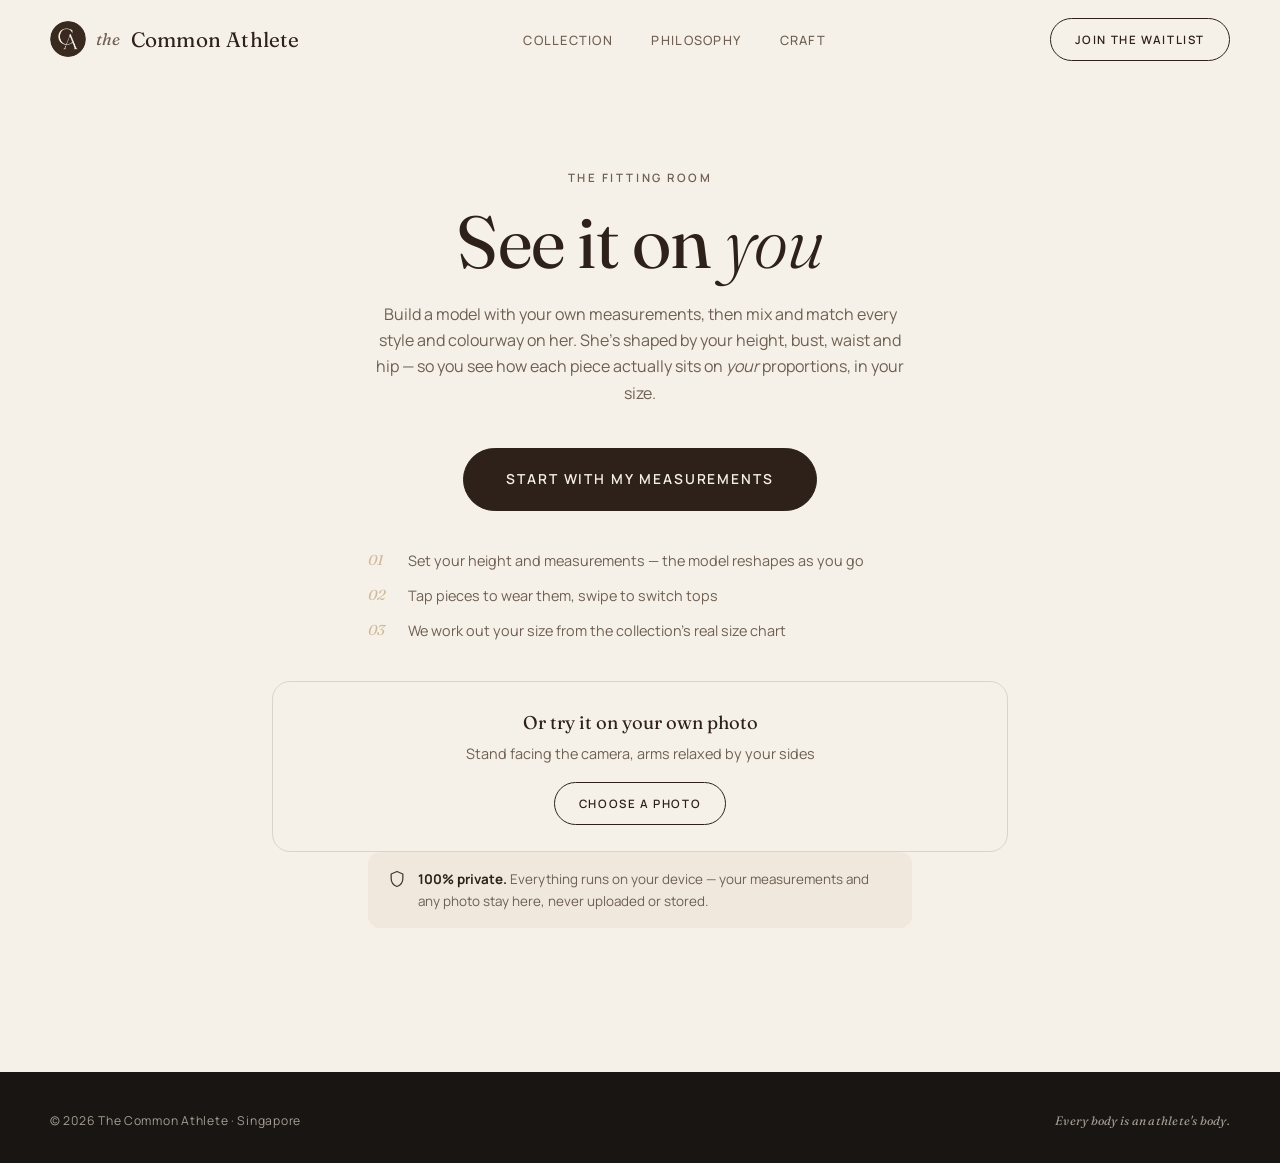
==== commit 508e90fe: "Make the fitting room a parametric avatar Replaces photo upload as the primary experience with a mod" ====
--- a/tryon.html
+++ b/tryon.html
@@ -4,9 +4,9 @@
   <meta charset="UTF-8">
   <meta name="viewport" content="width=device-width, initial-scale=1.0">
   <title>The Fitting Room — Virtual Try-On · The Common Athlete</title>
-  <meta name="description" content="Try The Common Athlete on, from wherever you are. Upload a photo and see every style and colourway on you — entirely on your device, never uploaded.">
+  <meta name="description" content="Build a model with your own height, bust, waist and hip, then mix and match every style and colourway on her. Runs entirely on your device.">
   <meta property="og:title" content="The Fitting Room — The Common Athlete">
-  <meta property="og:description" content="See every style and colourway on you. Runs entirely on your device.">
+  <meta property="og:description" content="Build a model with your measurements and see the whole collection on your proportions.">
   <meta property="og:image" content="assets/logo.png">
   <link rel="preconnect" href="https://fonts.googleapis.com">
   <link rel="preconnect" href="https://fonts.gstatic.com" crossorigin>
@@ -51,37 +51,36 @@
         <p class="eyebrow">The Fitting Room</p>
         <h1 class="fit-intro__title">See it on <em>you</em></h1>
         <p class="fit-intro__lede">
-          Upload a photo and try on all five styles in every colourway.
-          Your photo never leaves your phone — everything runs right here
-          in your browser, and nothing is uploaded, stored or sent anywhere.
+          Build a model with your own measurements, then mix and match every
+          style and colourway on her. She's shaped by your height, bust, waist
+          and hip — so you see how each piece actually sits on <em>your</em>
+          proportions, in your size.
         </p>
 
-        <div class="uploader" id="dropZone">
+        <button class="btn btn--dark btn--hero" id="startAvatar" type="button">
+          Start with my measurements
+        </button>
+
+        <ul class="fit-tips">
+          <li><span>01</span> Set your height and measurements — the model reshapes as you go</li>
+          <li><span>02</span> Tap pieces to wear them, swipe to switch tops</li>
+          <li><span>03</span> We work out your size from the collection's real size chart</li>
+        </ul>
+
+        <div class="uploader uploader--alt" id="dropZone">
           <input type="file" id="fileInput" accept="image/*" hidden>
           <div class="uploader__inner">
-            <div class="uploader__icon" aria-hidden="true">
-              <svg viewBox="0 0 48 48" fill="none" stroke="currentColor" stroke-width="1.4">
-                <path d="M24 33V13m0 0-8 8m8-8 8 8" stroke-linecap="round" stroke-linejoin="round"/>
-                <path d="M8 30v4a4 4 0 0 0 4 4h24a4 4 0 0 0 4-4v-4" stroke-linecap="round"/>
-              </svg>
-            </div>
-            <p class="uploader__title">Add a photo of yourself</p>
-            <p class="uploader__hint">Tap to choose from your camera roll, or take a new one</p>
-            <button class="btn btn--dark" id="chooseBtn" type="button">Choose a photo</button>
-          </div>
-        </div>
-
-        <ul class="fit-tips">
-          <li><span>01</span> Stand facing the camera, arms relaxed by your sides</li>
-          <li><span>02</span> Full body or waist-up both work — just keep shoulders visible</li>
-          <li><span>03</span> Good, even light and a plain background give the cleanest result</li>
-        </ul>
+            <p class="uploader__title">Or try it on your own photo</p>
+            <p class="uploader__hint">Stand facing the camera, arms relaxed by your sides</p>
+            <button class="btn btn--ghost btn--small" id="chooseBtn" type="button">Choose a photo</button>
+          </div>
+        </div>
 
         <p class="fit-privacy">
           <svg viewBox="0 0 24 24" fill="none" stroke="currentColor" stroke-width="1.5" aria-hidden="true">
             <path d="M12 3l7 3v5.5c0 4.2-2.9 8.1-7 9.5-4.1-1.4-7-5.3-7-9.5V6l7-3z" stroke-linejoin="round"/>
           </svg>
-          <span><strong>100% private.</strong> Processed entirely on your device — no upload, no server, no storage. Close the tab and it's gone.</span>
+          <span><strong>100% private.</strong> Everything runs on your device — your measurements and any photo stay here, never uploaded or stored.</span>
         </p>
       </div>
     </section>
@@ -115,13 +114,46 @@
             <canvas id="stage"></canvas>
           </div>
           <div class="studio__stage-actions">
-            <button class="chip-btn" id="changePhotoBtn" type="button">Change photo</button>
+            <button class="chip-btn" id="modeBack" type="button">Use my own photo instead</button>
             <button class="chip-btn" id="saveBtn" type="button">Save look</button>
           </div>
           <p class="studio__note" id="stageNote"></p>
         </div>
 
         <div class="studio__panel">
+
+          <div class="panel-block" id="avatarBlock">
+            <div class="panel-head">
+              <h2>Your measurements</h2>
+              <span class="panel-head__hint">In centimetres</span>
+            </div>
+
+            <label class="slider slider--measure">
+              <span class="slider__label">Height <b id="v_height">162 cm</b></span>
+              <input type="range" id="m_height" min="145" max="185" value="162" step="1">
+            </label>
+            <label class="slider slider--measure">
+              <span class="slider__label">Bust <b id="v_bust">88 cm</b></span>
+              <input type="range" id="m_bust" min="76" max="112" value="88" step="1">
+            </label>
+            <label class="slider slider--measure">
+              <span class="slider__label">Waist <b id="v_waist">69 cm</b></span>
+              <input type="range" id="m_waist" min="56" max="98" value="69" step="1">
+            </label>
+            <label class="slider slider--measure">
+              <span class="slider__label">Hip <b id="v_hip">94 cm</b></span>
+              <input type="range" id="m_hip" min="80" max="122" value="94" step="1">
+            </label>
+
+            <div class="size-out" id="sizeOut"></div>
+
+            <div class="tone-row" id="toneRow" role="group" aria-label="Skin tone">
+              <button class="tone-dot" data-tone="porcelain" style="--t:#F2D9C4" aria-label="Porcelain" type="button"></button>
+              <button class="tone-dot is-active" data-tone="warm" style="--t:#E3B792" aria-label="Warm" type="button"></button>
+              <button class="tone-dot" data-tone="tan" style="--t:#C99368" aria-label="Tan" type="button"></button>
+              <button class="tone-dot" data-tone="deep" style="--t:#8E5C3C" aria-label="Deep" type="button"></button>
+            </div>
+          </div>
 
           <div class="panel-block">
             <div class="panel-head">
@@ -172,8 +204,10 @@
             <div class="look-summary" id="lookSummary"></div>
             <a href="index.html#waitlist" class="btn btn--dark btn--full">Join the waitlist for this look</a>
             <p class="panel-fine">
-              Try-on is a styling preview, not a fit guarantee — it shows colour
-              and cut, not exact sizing. Sizes run XS–XL, graded for Asian fit.
+              Sizes and lengths come from our production spec, so a piece sits
+              where it really would on your frame. It's a styling preview
+              though — fabric behaves differently on every body. XS–XL, graded
+              for Asian fit.
             </p>
           </div>
 
--- a/css/tryon.css
+++ b/css/tryon.css
@@ -53,6 +53,18 @@
   margin-bottom: 0.4rem;
 }
 .uploader__hint { font-size: 0.9rem; color: var(--ink-soft); margin-bottom: 1.5rem; }
+
+.btn--hero { font-size: 0.86rem; padding: 1.2rem 2.6rem; }
+
+.uploader--alt {
+  margin-top: 2.4rem;
+  padding: 1.6rem 1.2rem;
+  border-style: solid;
+  border-color: var(--line);
+  background: transparent;
+}
+.uploader--alt .uploader__title { font-size: 1.15rem; margin-bottom: 0.25rem; }
+.uploader--alt .uploader__hint { margin-bottom: 1rem; }
 
 /* tips */
 .fit-tips {
@@ -130,6 +142,9 @@
   align-items: start;
 }
 
+/* grid children must be allowed to shrink below the canvas's intrinsic width */
+.studio__stage, .studio__panel { min-width: 0; }
+
 .studio__canvas-wrap {
   position: relative;
   border-radius: 16px;
@@ -140,10 +155,10 @@
 }
 .studio__canvas-wrap canvas {
   display: block;
-  width: 100%;
+  width: auto;
   height: auto;
+  max-width: 100%;
   max-height: 72vh;
-  object-fit: contain;
   margin-inline: auto;
 }
 
@@ -176,7 +191,7 @@
 }
 
 /* panel */
-.studio__panel { display: grid; gap: 1.6rem; }
+.studio__panel { display: grid; grid-template-columns: minmax(0, 1fr); gap: 1.6rem; }
 
 .panel-block {
   background: #FBF8F2;
@@ -320,6 +335,64 @@
   cursor: pointer;
 }
 
+/* measurement sliders */
+.slider--measure .slider__label {
+  display: flex;
+  justify-content: space-between;
+  align-items: baseline;
+}
+.slider--measure .slider__label b {
+  font-family: var(--serif);
+  font-weight: 400;
+  font-size: 0.95rem;
+  letter-spacing: 0;
+  text-transform: none;
+  color: var(--espresso);
+}
+
+.size-out {
+  display: flex;
+  flex-direction: column;
+  gap: 0.2rem;
+  margin-top: 1.4rem;
+  padding: 0.95rem 1.1rem;
+  border-radius: 11px;
+  background: rgba(207, 185, 154, 0.24);
+  border: 1px solid rgba(207, 185, 154, 0.5);
+}
+.size-out strong {
+  font-family: var(--serif);
+  font-weight: 400;
+  font-size: 1.25rem;
+  color: var(--espresso);
+}
+.size-out span {
+  font-size: 0.74rem;
+  letter-spacing: 0.1em;
+  text-transform: uppercase;
+  color: var(--ink-soft);
+}
+
+/* skin tone */
+.tone-row { display: flex; gap: 0.55rem; margin-top: 1.2rem; }
+.tone-dot {
+  width: 30px; height: 30px;
+  border-radius: 50%;
+  background: var(--t);
+  border: 1px solid rgba(46, 33, 26, 0.2);
+  transition: transform 0.3s var(--ease), box-shadow 0.3s var(--ease);
+}
+.tone-dot:hover { transform: scale(1.1); }
+.tone-dot.is-active {
+  box-shadow: 0 0 0 2px #FBF8F2, 0 0 0 3.5px var(--espresso);
+}
+
+/* avatar canvas sits on a soft studio backdrop */
+.studio__canvas-wrap.is-avatar {
+  background: radial-gradient(ellipse at 50% 34%, #FBF6EC 0%, #EDE2D0 62%, #E2D4BF 100%);
+}
+.studio__canvas-wrap.is-avatar canvas { max-height: 74vh; }
+
 /* look summary */
 .panel-block--summary { background: var(--espresso); border-color: var(--espresso); }
 .look-summary { margin-bottom: 1.2rem; color: rgba(239, 231, 217, 0.75); }
@@ -336,6 +409,11 @@
   gap: 1rem;
   font-size: 0.86rem;
 }
+.look-summary li em {
+  font-style: normal;
+  color: var(--sand);
+  font-weight: 600;
+}
 .look-summary__total {
   display: flex;
   justify-content: space-between;
@@ -347,7 +425,14 @@
 }
 .look-summary__empty { font-size: 0.88rem; font-style: italic; }
 
-.btn--full { display: block; width: 100%; text-align: center; }
+/* full-width CTA must be allowed to wrap — .btn is nowrap by default, which
+   would otherwise force the whole panel wider than the viewport */
+.btn--full {
+  display: block;
+  width: 100%;
+  text-align: center;
+  white-space: normal;
+}
 .panel-fine {
   margin-top: 1rem;
   font-size: 0.72rem;
@@ -361,7 +446,7 @@
 
 /* ------------------------------------------------------- responsive --- */
 @media (max-width: 900px) {
-  .studio__grid { grid-template-columns: 1fr; }
+  .studio__grid { grid-template-columns: minmax(0, 1fr); }
   .studio__canvas-wrap canvas { max-height: 58vh; }
   .studio__panel { gap: 1.1rem; }
 }
